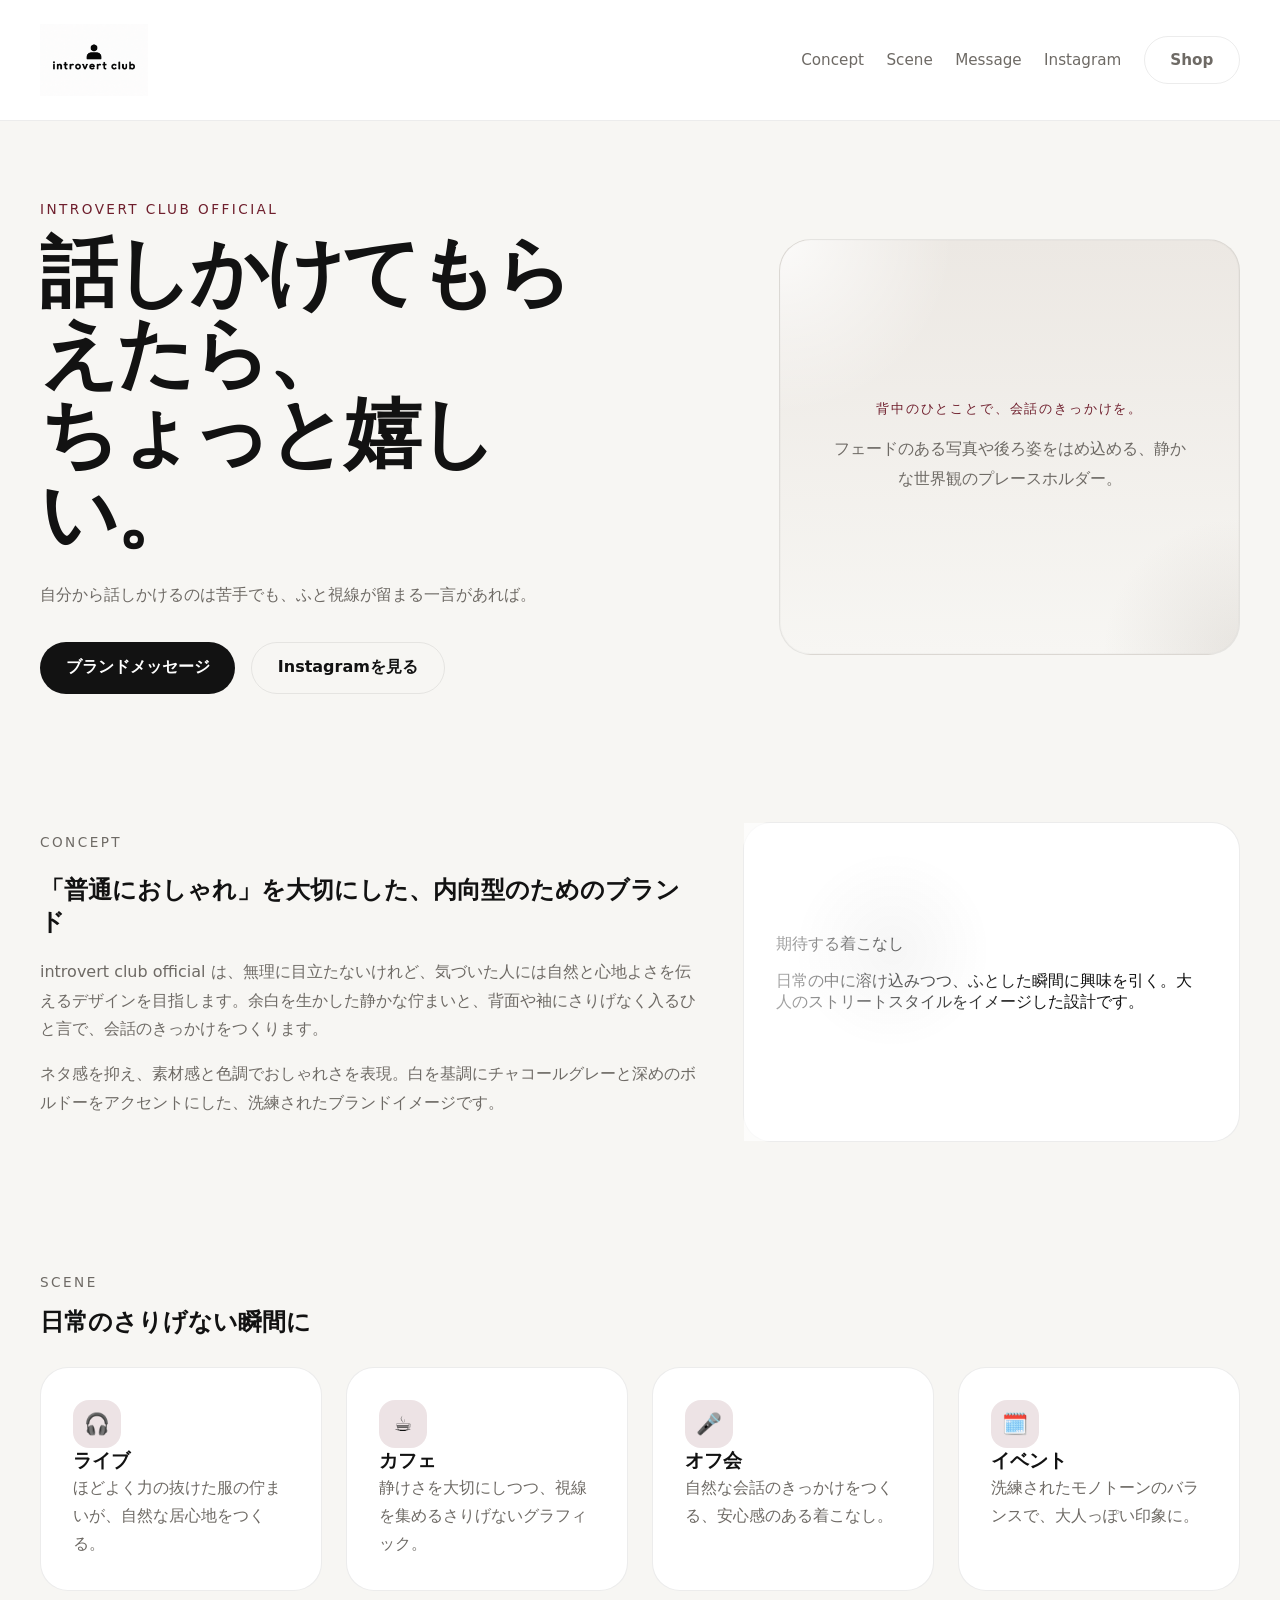
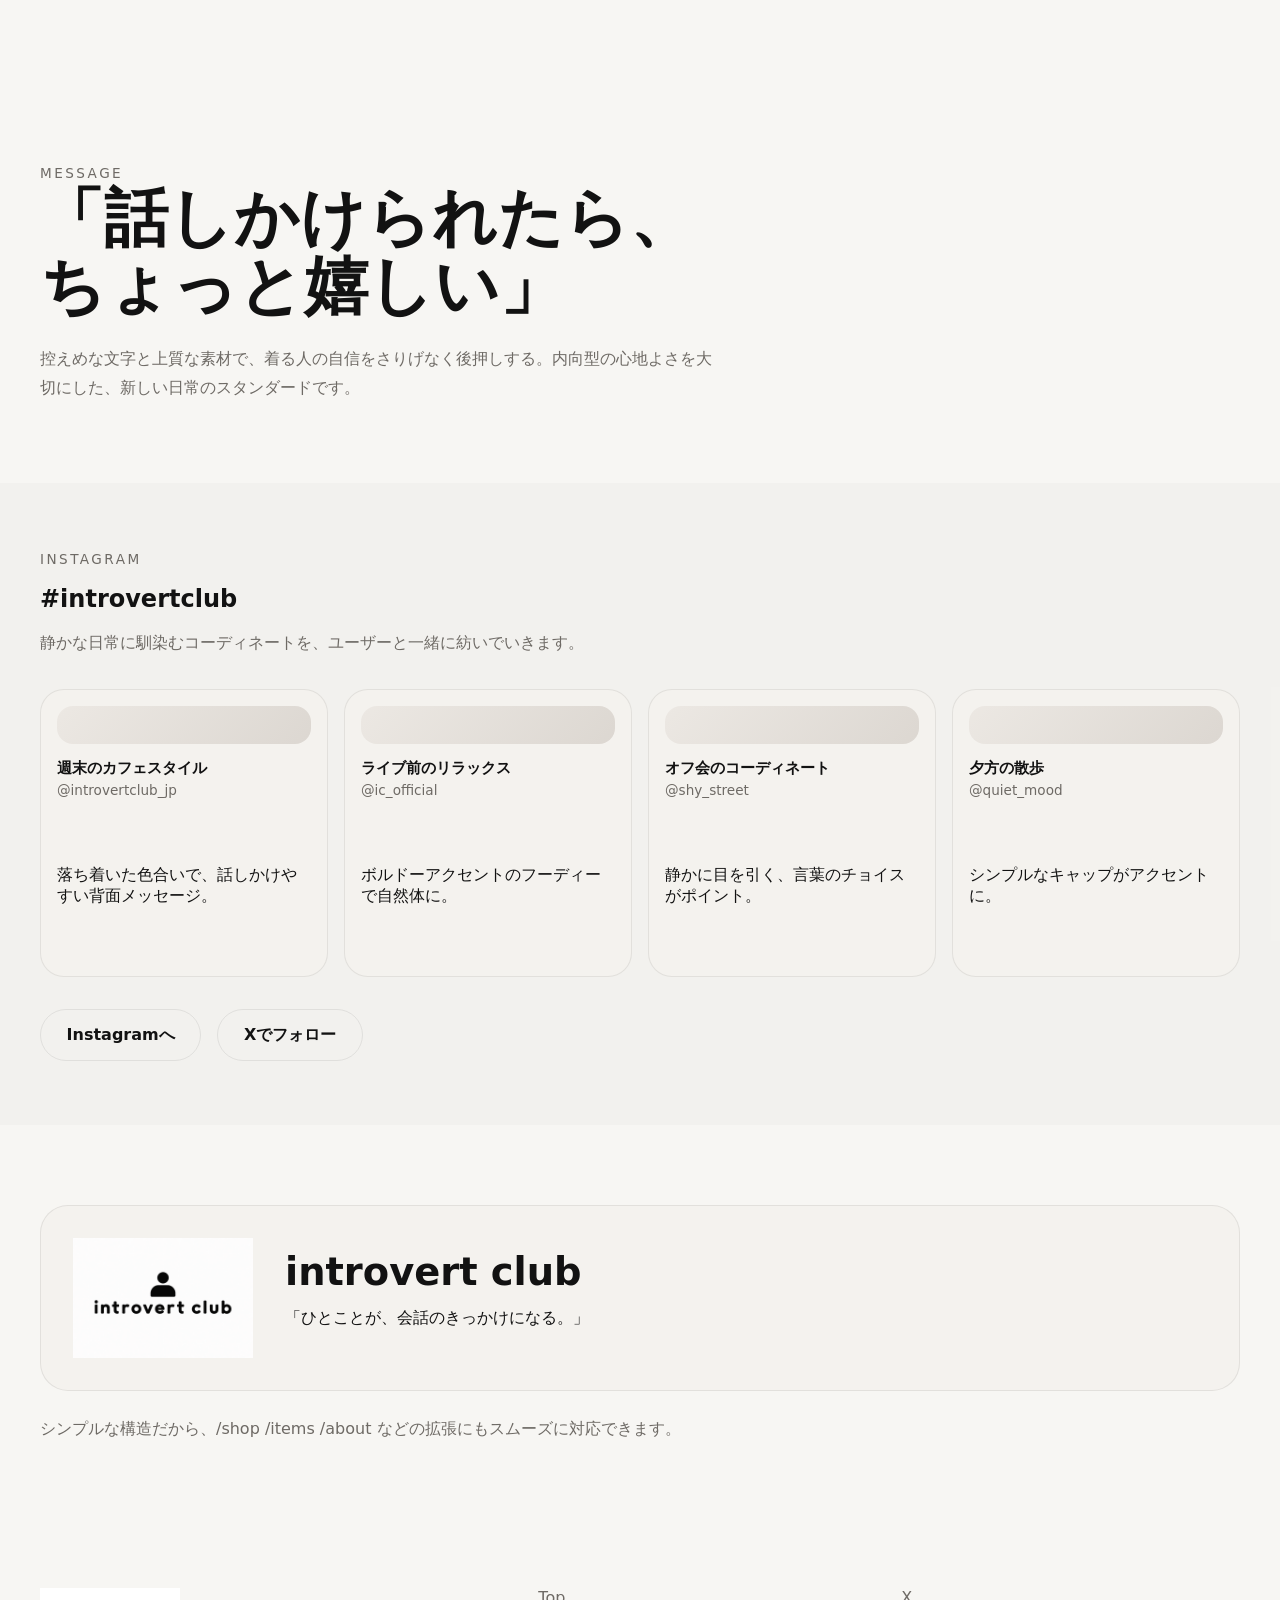
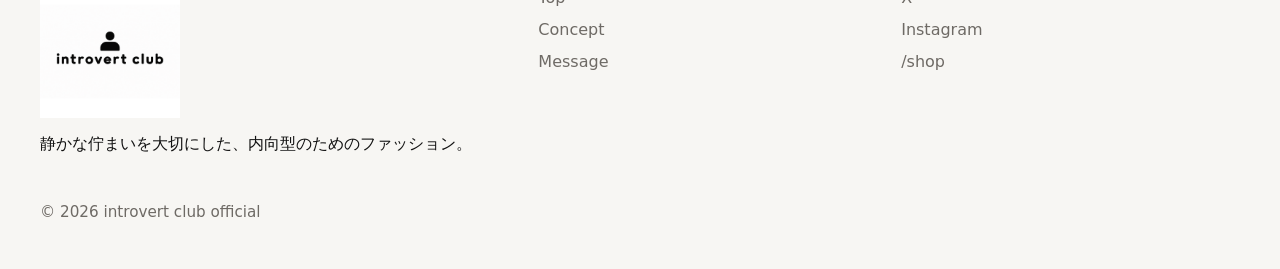
==== index.html @ 527b398a "first commit" ====
<!DOCTYPE html>
<html lang="ja">
<head>
  <meta charset="UTF-8" />
  <meta name="viewport" content="width=device-width, initial-scale=1.0" />
  <title>introvert club official</title>
  <meta name="description" content="内向型のためのミニマルなファッションブランド。静かな空気感と会話のきっかけを生むデザイン。" />
  <link rel="stylesheet" href="style.css" />
</head>
<body>
  <div class="page-shell">
    <header class="site-header">
      <div class="brand-logo">
        <img src="assets/images/introvert_club_logo_rectangle.png" alt="introvert club official" class="brand-logo-image" />
      </div>
      <button class="nav-toggle" aria-label="メニューを開く">☰</button>
      <nav class="site-nav">
        <a href="#concept">Concept</a>
        <a href="#scene">Scene</a>
        <a href="#message">Message</a>
        <a href="#instagram">Instagram</a>
        <a href="/shop" class="button button-outline">Shop</a>
      </nav>
    </header>

    <main>
      <section class="hero" id="hero">
        <div class="hero-copy">
          <p class="eyebrow">introvert club official</p>
          <h1>話しかけてもらえたら、<br />ちょっと嬉しい。</h1>
          <p class="hero-text">自分から話しかけるのは苦手でも、ふと視線が留まる一言があれば。</p>
          <div class="hero-actions">
            <a href="#message" class="button button-primary">ブランドメッセージ</a>
            <a href="#instagram" class="button button-secondary">Instagramを見る</a>
          </div>
        </div>
        <div class="hero-visual">
          <div class="visual-frame hero-placeholder">
            <div class="hero-placeholder-body">
              <p class="placeholder-eyebrow">背中のひとことで、会話のきっかけを。</p>
              <p class="placeholder-text">フェードのある写真や後ろ姿をはめ込める、静かな世界観のプレースホルダー。</p>
            </div>
          </div>
        </div>
      </section>

      <section class="section section-split" id="concept">
        <div class="section-copy">
          <p class="section-eyebrow">Concept</p>
          <h2>「普通におしゃれ」を大切にした、内向型のためのブランド</h2>
          <p>introvert club official は、無理に目立たないけれど、気づいた人には自然と心地よさを伝えるデザインを目指します。余白を生かした静かな佇まいと、背面や袖にさりげなく入るひと言で、会話のきっかけをつくります。</p>
          <p>ネタ感を抑え、素材感と色調でおしゃれさを表現。白を基調にチャコールグレーと深めのボルドーをアクセントにした、洗練されたブランドイメージです。</p>
        </div>
        <div class="section-media">
          <div class="section-card section-card-large">
            <div class="section-card-body">
              <span>期待する着こなし</span>
              <p>日常の中に溶け込みつつ、ふとした瞬間に興味を引く。大人のストリートスタイルをイメージした設計です。</p>
            </div>
          </div>
        </div>
      </section>

      <section class="section" id="scene">
        <div class="section-header">
          <p class="section-eyebrow">Scene</p>
          <h2>日常のさりげない瞬間に</h2>
        </div>
        <div class="grid grid-4">
          <div class="scene-card">
            <div class="scene-icon">🎧</div>
            <h3>ライブ</h3>
            <p>ほどよく力の抜けた服の佇まいが、自然な居心地をつくる。</p>
          </div>
          <div class="scene-card">
            <div class="scene-icon">☕</div>
            <h3>カフェ</h3>
            <p>静けさを大切にしつつ、視線を集めるさりげないグラフィック。</p>
          </div>
          <div class="scene-card">
            <div class="scene-icon">🎤</div>
            <h3>オフ会</h3>
            <p>自然な会話のきっかけをつくる、安心感のある着こなし。</p>
          </div>
          <div class="scene-card">
            <div class="scene-icon">🗓️</div>
            <h3>イベント</h3>
            <p>洗練されたモノトーンのバランスで、大人っぽい印象に。</p>
          </div>
        </div>
      </section>

      <section class="section section-message" id="message">
        <div class="message-copy">
          <p class="section-eyebrow">Message</p>
          <h2>「話しかけられたら、ちょっと嬉しい」</h2>
          <p>控えめな文字と上質な素材で、着る人の自信をさりげなく後押しする。内向型の心地よさを大切にした、新しい日常のスタンダードです。</p>
        </div>
      </section>

      <section class="section section-alt" id="instagram">
        <div class="section-header">
          <p class="section-eyebrow">Instagram</p>
          <h2>#introvertclub</h2>
          <p>静かな日常に馴染むコーディネートを、ユーザーと一緒に紡いでいきます。</p>
        </div>
        <div class="instagram-grid"></div>
        <div class="instagram-actions">
          <a href="#" class="button button-outline">Instagramへ</a>
          <a href="#" class="button button-outline">Xでフォロー</a>
        </div>
      </section>

      <section class="section section-logo" id="logo">
        <div class="logo-display">
          <img src="assets/images/introvert_club_logo_rectangle.png" alt="introvert club official" class="logo-image" />
          <div>
            <h2>introvert club</h2>
            <p>「ひとことが、会話のきっかけになる。」</p>
          </div>
        </div>
        <div class="logo-notes">
          <p>シンプルな構造だから、/shop /items /about などの拡張にもスムーズに対応できます。</p>
        </div>
      </section>
    </main>

    <footer class="site-footer">
      <div class="footer-grid">
        <div>
          <img src="assets/images/introvert_club_logo.png" alt="introvert club official" class="footer-logo" />
          <p>静かな佇まいを大切にした、内向型のためのファッション。</p>
        </div>
        <div class="footer-links">
          <a href="#hero">Top</a>
          <a href="#concept">Concept</a>
          <a href="#message">Message</a>
        </div>
        <div class="footer-social">
          <a href="#">X</a>
          <a href="#">Instagram</a>
          <a href="#">/shop</a>
        </div>
      </div>
      <p class="footer-copy">© 2026 introvert club official</p>
    </footer>
  </div>
  <script src="script.js"></script>
</body>
</html>
---- style.css ----
:root {
  color-scheme: light;
  --bg: #f7f6f3;
  --surface: #ffffff;
  --surface-alt: #f4f2ee;
  --text: #121212;
  --muted: #6e6a65;
  --accent: #6f1f2d;
  --accent-soft: #a36a6f;
  --border: rgba(18,18,18,0.08);
  --shadow: 0 18px 50px rgba(18,18,18,0.08);
  --radius: 28px;
}

* {
  box-sizing: border-box;
}

html {
  scroll-behavior: smooth;
}

body {
  margin: 0;
  font-family: Inter, ui-sans-serif, system-ui, -apple-system, BlinkMacSystemFont, "Segoe UI", sans-serif;
  background: var(--bg);
  color: var(--text);
}

img {
  max-width: 100%;
  display: block;
}

.page-shell {
  min-height: 100vh;
}

.site-header {
  position: sticky;
  top: 0;
  z-index: 10;
  display: flex;
  align-items: center;
  justify-content: space-between;
  gap: 1rem;
  padding: 1.5rem 2.5rem;
  background: rgba(255,255,255,0.95);
  border-bottom: 1px solid var(--border);
  backdrop-filter: blur(14px);
}

.brand-logo {
  display: flex;
  align-items: center;
  gap: 1rem;
}

.brand-logo-image {
  display: block;
  max-height: 72px;
  width: auto;
}

.brand-mark {
  width: 48px;
  height: 48px;
  border-radius: 16px;
  display: grid;
  place-items: center;
  background: var(--text);
  color: white;
  font-weight: 700;
  letter-spacing: 0.1em;
}

.brand-name {
  margin: 0;
  font-size: 0.95rem;
  letter-spacing: 0.12em;
  text-transform: uppercase;
}

.brand-subtitle {
  margin: 0.2rem 0 0;
  color: var(--muted);
  font-size: 0.82rem;
}

.nav-toggle {
  display: none;
  border: 1px solid var(--border);
  background: transparent;
  color: var(--text);
  padding: 0.8rem 1rem;
  border-radius: 999px;
  cursor: pointer;
}

.site-nav {
  display: flex;
  align-items: center;
  gap: 1.4rem;
  flex-wrap: wrap;
}

.site-nav a {
  color: var(--muted);
  text-decoration: none;
  font-size: 0.95rem;
  transition: color 180ms ease, transform 180ms ease;
}

.site-nav a:hover {
  color: var(--text);
  transform: translateY(-1px);
}

.button {
  display: inline-flex;
  align-items: center;
  justify-content: center;
  border-radius: 999px;
  padding: 0.9rem 1.6rem;
  text-decoration: none;
  font-weight: 600;
  transition: transform 180ms ease, background 180ms ease, color 180ms ease;
}

.button:hover {
  transform: translateY(-2px);
}

.button-primary {
  background: var(--text);
  color: #fff;
}

.button-secondary,
.button-outline {
  border: 1px solid var(--border);
  color: var(--text);
  background: transparent;
}

.hero {
  display: grid;
  grid-template-columns: 1.2fr 0.8fr;
  align-items: center;
  gap: 3rem;
  padding: 5rem 2.5rem 4rem;
}

.eyebrow,
.section-eyebrow {
  margin: 0 0 1rem;
  color: var(--accent);
  letter-spacing: 0.18em;
  text-transform: uppercase;
  font-size: 0.85rem;
}

.hero-copy h1,
.section-header h2,
.logo-display h2 {
  margin: 0;
  line-height: 1.05;
}

.hero-copy h1 {
  font-size: clamp(3rem, 6vw, 5rem);
  max-width: 11ch;
  letter-spacing: -0.04em;
}

.hero-text {
  max-width: 36rem;
  color: var(--muted);
  line-height: 1.8;
  margin: 1.6rem 0 2rem;
}

.hero-actions {
  display: flex;
  flex-wrap: wrap;
  gap: 1rem;
}

.hero-visual {
  display: flex;
  justify-content: center;
}

.visual-frame {
  width: min(32rem, 100%);
  min-height: 26rem;
  border-radius: 32px;
  background: linear-gradient(180deg, #ffffff 0%, #f2eeeb 100%);
  border: 1px solid var(--border);
  padding: 2.5rem;
  display: grid;
  place-items: center;
}

.hero-placeholder {
  min-height: 26rem;
  width: 100%;
  border-radius: 32px;
  background: linear-gradient(180deg, #ece8e3 0%, #f7f6f3 100%);
  border: 1px solid var(--border);
  box-shadow: inset 0 0 0 1px rgba(18,18,18,0.02);
  display: flex;
  align-items: center;
  justify-content: center;
  position: relative;
  overflow: hidden;
}

.hero-placeholder::after {
  content: "";
  position: absolute;
  inset: 0;
  background: radial-gradient(circle at top left, rgba(255,255,255,0.8), transparent 28%), radial-gradient(circle at bottom right, rgba(170,160,150,0.2), transparent 22%);
  pointer-events: none;
}

.hero-placeholder-body {
  position: relative;
  z-index: 1;
  max-width: 22rem;
  text-align: center;
}

.placeholder-eyebrow {
  margin: 0 0 1rem;
  color: var(--accent);
  letter-spacing: 0.14em;
  text-transform: uppercase;
  font-size: 0.82rem;
}

.placeholder-text {
  margin: 0;
  color: var(--muted);
  line-height: 1.9;
}

.section-card-large {
  position: relative;
  min-height: 320px;
  background: linear-gradient(180deg, #f8f6f2 0%, #e9e6e2 100%);
  border-color: rgba(18,18,18,0.05);
}

.section-card-large::after {
  content: "";
  position: absolute;
  inset: 0;
  background: radial-gradient(circle at 30% 40%, rgba(18,18,18,0.04), transparent 25%), linear-gradient(90deg, rgba(255,255,255,0.7), transparent 60%);
  pointer-events: none;
}

.visual-copy {
  max-width: 20rem;
  text-align: center;
}

.visual-note {
  margin: 1rem 0 0;
  color: var(--muted);
  line-height: 1.8;
}

.visual-copy span {
  display: inline-block;
  margin-bottom: 1rem;
  letter-spacing: 0.18em;
  text-transform: uppercase;
  color: var(--muted);
  font-size: 0.82rem;
}

.visual-copy h2 {
  margin: 0;
  font-size: clamp(1.4rem, 2.4vw, 2.4rem);
  line-height: 1.2;
  color: var(--text);
}

.section {
  padding: 4rem 2.5rem;
}

.section-alt {
  background: rgba(18,18,18,0.02);
}

.section-split {
  display: grid;
  grid-template-columns: 1.2fr 0.9fr;
  gap: 2.5rem;
  align-items: center;
}

.section-copy p,
.section-header p,
.logo-notes p,
.footer-brand + p,
.message-copy p {
  color: var(--muted);
  line-height: 1.8;
}

.section-header {
  max-width: 40rem;
  margin-bottom: 2rem;
}

.grid {
  display: grid;
  gap: 1.5rem;
}

.grid-4 {
  grid-template-columns: repeat(4, minmax(0, 1fr));
}

.section-media {
  display: flex;
  justify-content: flex-end;
}

.section-card,
.scene-card {
  background: var(--surface);
  border: 1px solid var(--border);
  border-radius: var(--radius);
  transition: transform 180ms ease, border-color 180ms ease;
  padding: 2rem;
}

.section-card-large {
  min-height: 320px;
  display: flex;
  align-items: center;
  justify-content: center;
}

.section-card-body {
  padding: 0;
}

.scene-card:hover,
.section-card:hover {
  transform: translateY(-4px);
  border-color: rgba(111,31,45,0.12);
}

.scene-icon {
  width: 3rem;
  height: 3rem;
  display: grid;
  place-items: center;
  background: rgba(111,31,45,0.12);
  border-radius: 1rem;
  font-size: 1.3rem;
}

.scene-card h3 {
  margin: 0;
  font-size: 1.2rem;
}

.scene-card p {
  margin: 0;
  color: var(--muted);
  line-height: 1.75;
}

.section-message {
  padding: 5rem 2.5rem;
}

.message-copy {
  max-width: 42rem;
}

.message-copy h2 {
  margin: 0;
  font-size: clamp(2.6rem, 5vw, 4rem);
  line-height: 1.05;
}

.message-copy p {
  margin: 1.6rem 0 0;
}

.instagram-grid {
  display: grid;
  grid-template-columns: repeat(4, minmax(0, 1fr));
  gap: 1rem;
  margin-top: 2rem;
}

.instagram-post {
  aspect-ratio: 1 / 1;
  background: var(--surface-alt);
  border: 1px solid var(--border);
  border-radius: 1.5rem;
  padding: 1rem;
  display: grid;
  gap: 0.85rem;
}

.instagram-post::before {
  content: "";
  display: block;
  border-radius: 1rem;
  background: linear-gradient(135deg, #ece8e3 0%, #dcd7d1 100%);
  min-height: 0;
  flex: 1;
}

.instagram-post-title {
  margin: 0;
  font-size: 0.95rem;
  font-weight: 700;
}

.instagram-post-handle {
  margin: 0.2rem 0 0;
  color: var(--muted);
  font-size: 0.85rem;
}

.instagram-actions {
  margin-top: 2rem;
  display: flex;
  gap: 1rem;
  flex-wrap: wrap;
}

.section-logo {
  padding: 5rem 2.5rem;
}

.logo-display {
  display: flex;
  align-items: center;
  gap: 2rem;
  background: var(--surface-alt);
  border: 1px solid var(--border);
  border-radius: var(--radius);
  padding: 2rem;
}

.logo-image {
  max-width: 180px;
  width: 100%;
  display: block;
}

.logo-mark-lg {
  width: 96px;
  height: 96px;
  border-radius: 28px;
  display: grid;
  place-items: center;
  background: var(--text);
  color: white;
  font-size: 2.25rem;
  font-weight: 800;
}

.logo-display h2 {
  margin: 0 0 0.6rem;
  font-size: clamp(2rem, 3vw, 2.8rem);
}

.logo-notes {
  margin-top: 1.5rem;
}

.site-footer {
  padding: 3rem 2.5rem;
}

.footer-grid {
  display: grid;
  grid-template-columns: 1.4fr 1fr 1fr;
  gap: 1.5rem;
  align-items: flex-start;
}

.footer-logo {
  display: block;
  max-width: 140px;
  width: 100%;
  margin-bottom: 1rem;
}

.footer-brand {
  margin: 0;
  font-weight: 700;
  font-size: 1rem;
}

.footer-links,
.footer-social {
  display: flex;
  flex-direction: column;
  gap: 0.8rem;
}

.footer-links a,
.footer-social a {
  color: var(--muted);
  text-decoration: none;
}

.footer-links a:hover,
.footer-social a:hover {
  color: var(--text);
}

.footer-copy {
  margin: 2rem 0 0;
  color: var(--muted);
  font-size: 0.95rem;
}

@media (max-width: 1100px) {
  .hero,
  .section-split {
    grid-template-columns: 1fr;
  }
  .grid-4 {
    grid-template-columns: repeat(2, minmax(0, 1fr));
  }
  .site-header {
    padding: 1rem 1.5rem;
  }
}

@media (max-width: 768px) {
  .site-header {
    gap: 0.5rem;
  }
  .nav-toggle {
    display: inline-flex;
  }
  .site-nav {
    position: absolute;
    inset: 70px 1.5rem auto auto;
    flex-direction: column;
    width: calc(100% - 3rem);
    background: rgba(255,255,255,0.98);
    border: 1px solid rgba(18,18,18,0.08);
    border-radius: 22px;
    padding: 1rem;
    opacity: 0;
    visibility: hidden;
    transform: translateY(-10px);
    transition: opacity 180ms ease, transform 180ms ease, visibility 180ms ease;
  }
  .site-nav.open {
    opacity: 1;
    visibility: visible;
    transform: translateY(0);
  }
  .site-nav a {
    padding: 0.75rem 0;
    width: 100%;
    border-bottom: 1px solid rgba(18,18,18,0.05);
  }
  .hero {
    padding-top: 2.5rem;
  }
  .section {
    padding: 3rem 1.5rem;
  }
  .instagram-grid {
    grid-template-columns: 1fr 1fr;
  }
  .footer-grid {
    grid-template-columns: 1fr;
  }
}

@media (max-width: 520px) {
  .hero-copy h1 {
    font-size: 2.4rem;
  }
  .site-nav {
    width: calc(100% - 2rem);
    right: 1rem;
    left: 1rem;
  }
}
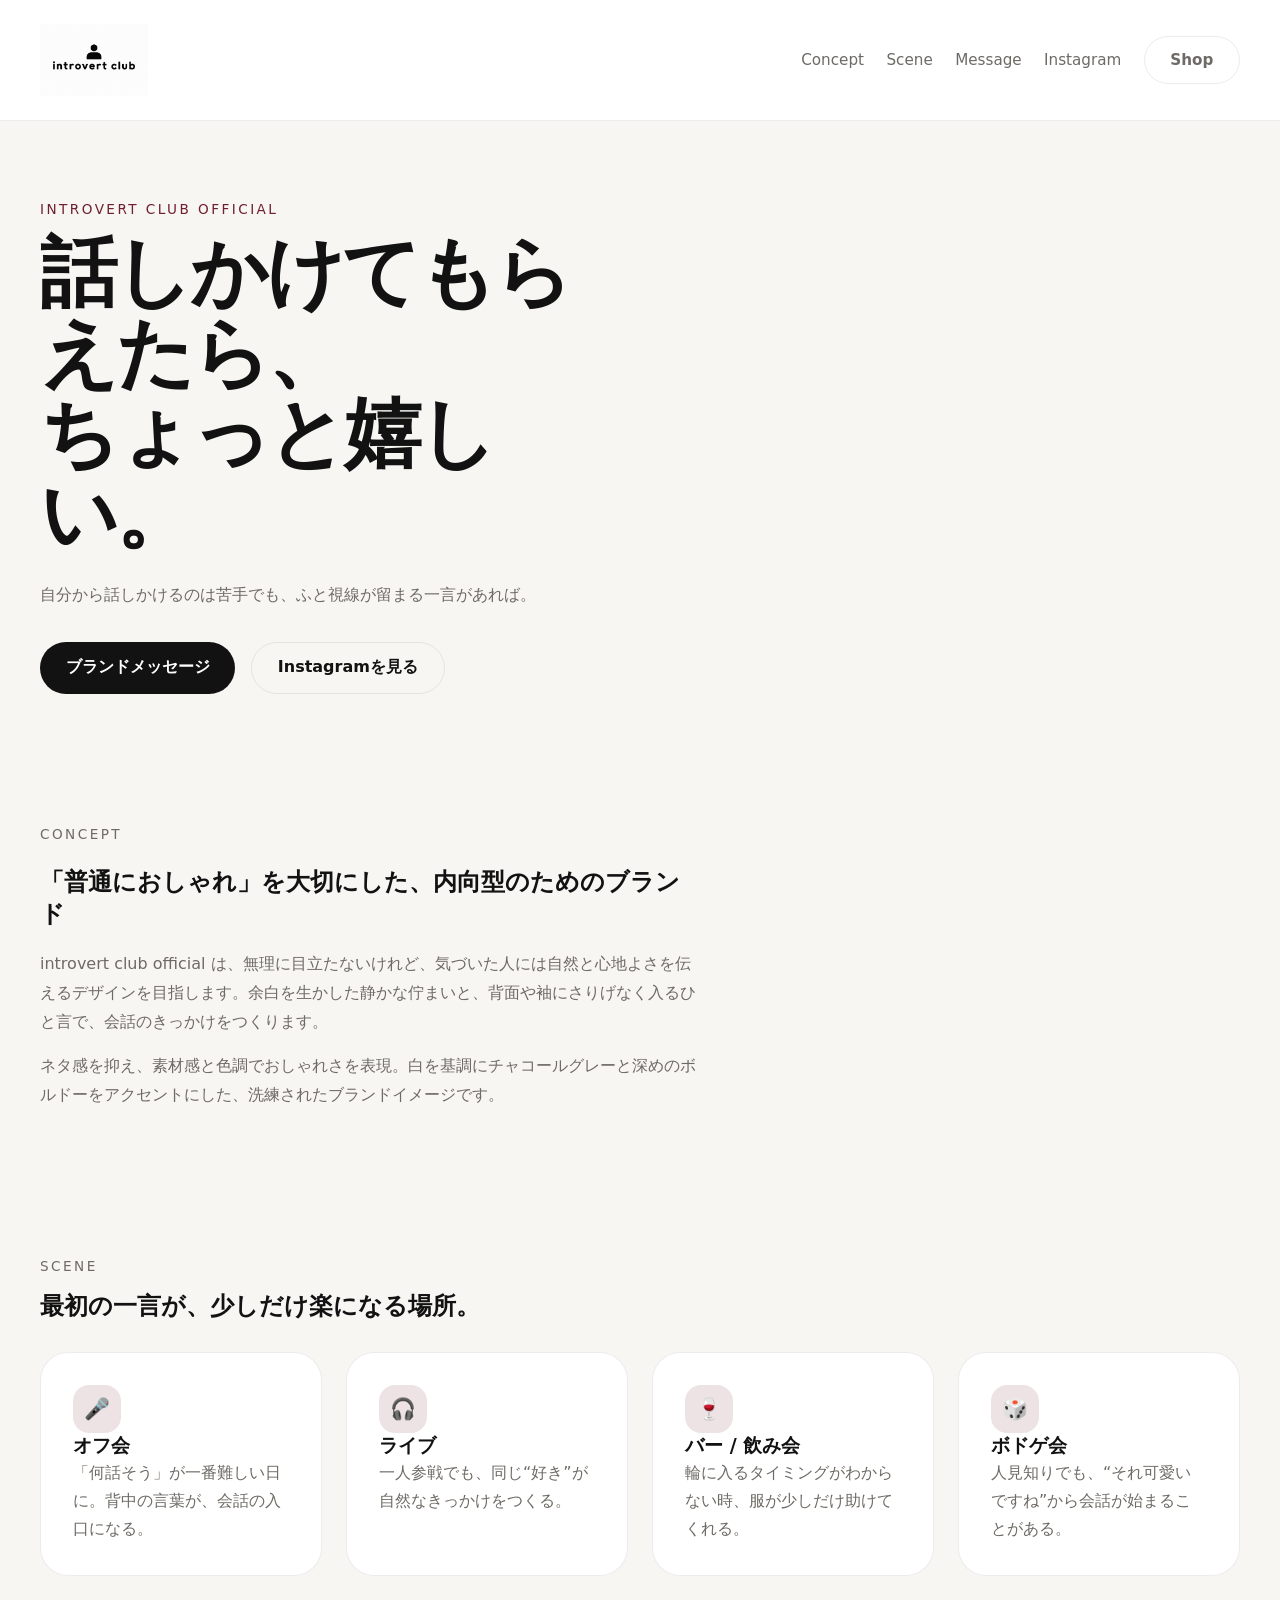
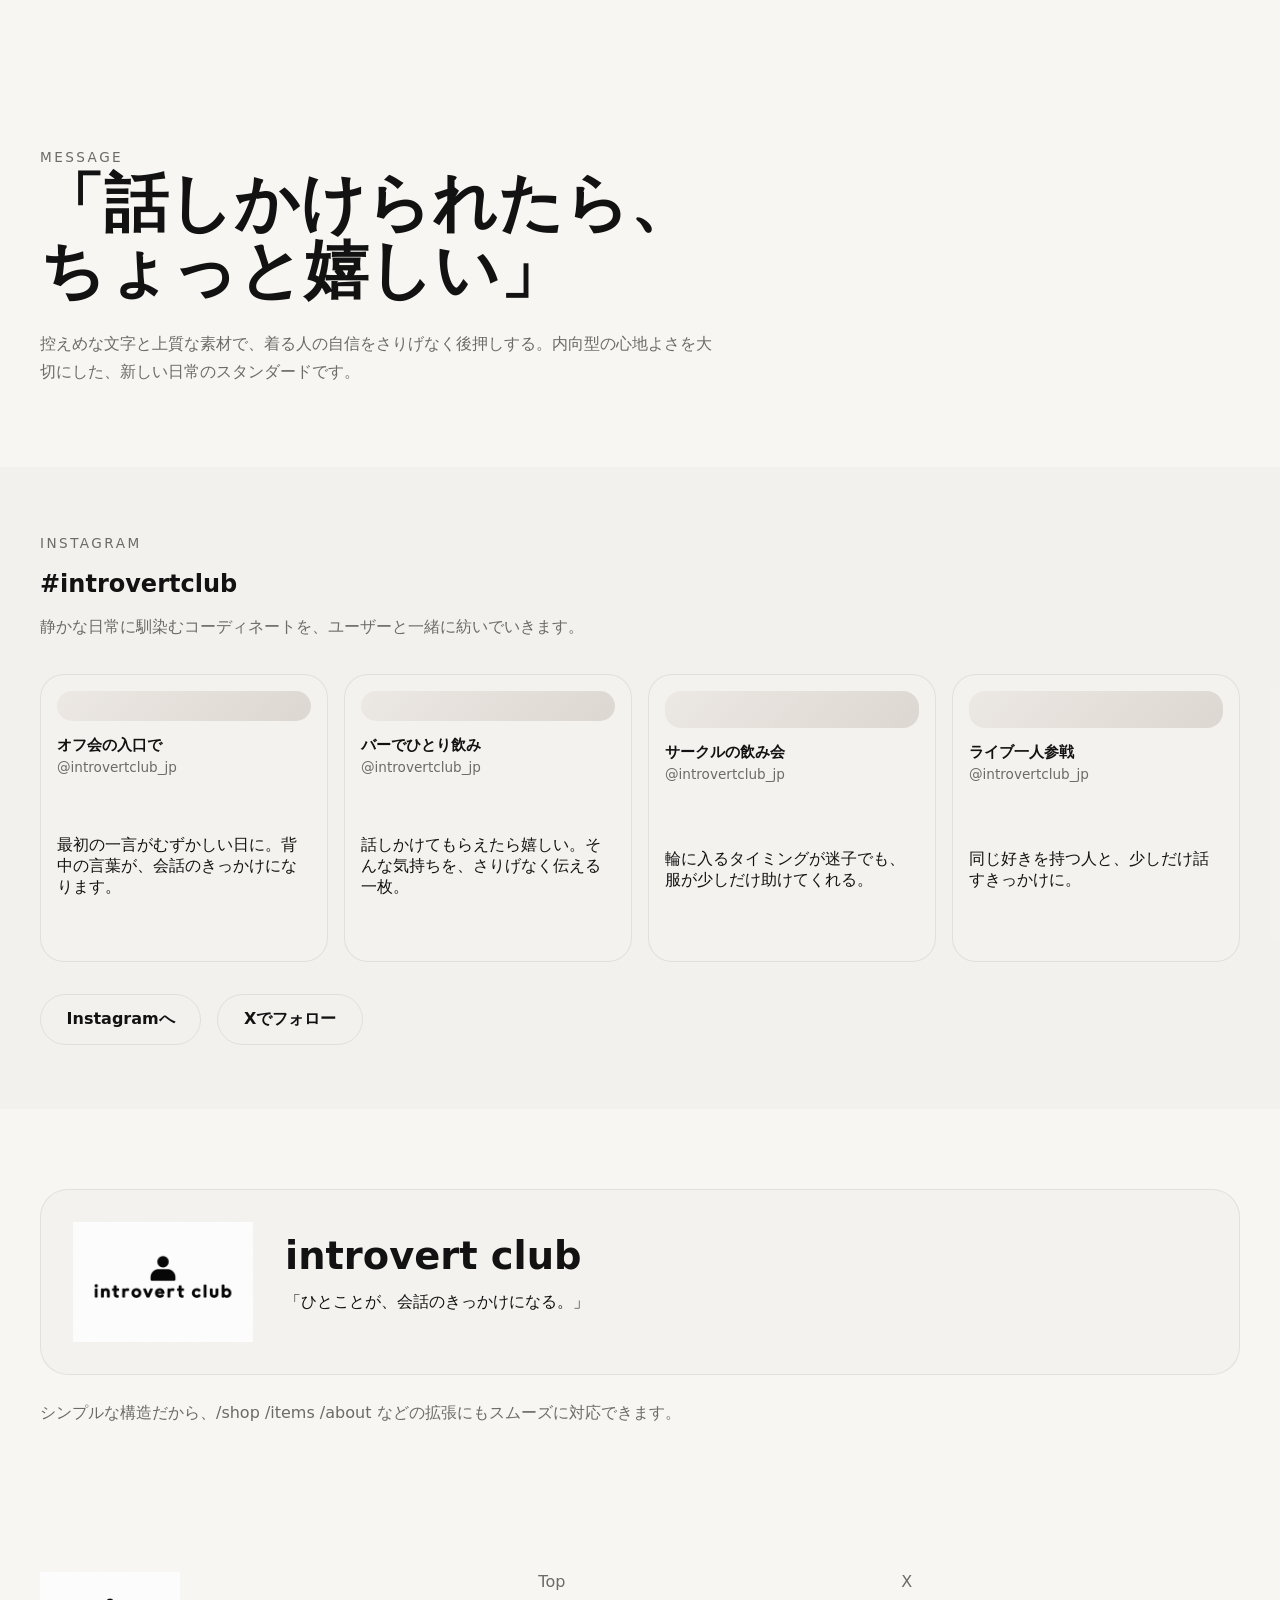
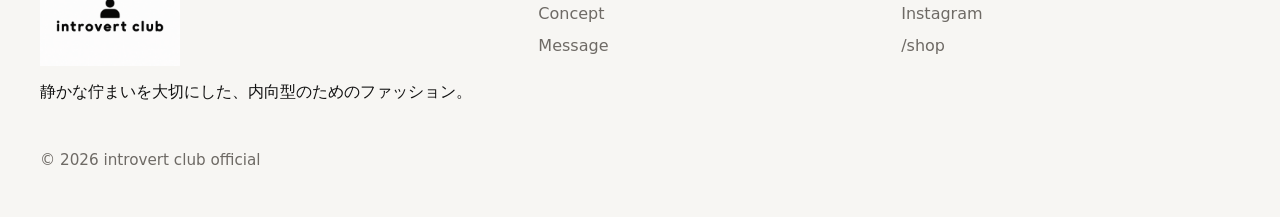
==== commit 11040faf: "organize visual" ====
--- a/index.html
+++ b/index.html
@@ -11,7 +11,9 @@
   <div class="page-shell">
     <header class="site-header">
       <div class="brand-logo">
-        <img src="assets/images/introvert_club_logo_rectangle.png" alt="introvert club official" class="brand-logo-image" />
+        <a href="#hero" class="brand-logo-link">
+          <img src="assets/images/logo.png" alt="introvert club official" class="brand-logo-image" />
+        </a>
       </div>
       <button class="nav-toggle" aria-label="メニューを開く">☰</button>
       <nav class="site-nav">
@@ -19,7 +21,7 @@
         <a href="#scene">Scene</a>
         <a href="#message">Message</a>
         <a href="#instagram">Instagram</a>
-        <a href="/shop" class="button button-outline">Shop</a>
+        <a href="shop/" class="button button-outline">Shop</a>
       </nav>
     </header>
 
@@ -34,14 +36,6 @@
             <a href="#instagram" class="button button-secondary">Instagramを見る</a>
           </div>
         </div>
-        <div class="hero-visual">
-          <div class="visual-frame hero-placeholder">
-            <div class="hero-placeholder-body">
-              <p class="placeholder-eyebrow">背中のひとことで、会話のきっかけを。</p>
-              <p class="placeholder-text">フェードのある写真や後ろ姿をはめ込める、静かな世界観のプレースホルダー。</p>
-            </div>
-          </div>
-        </div>
       </section>
 
       <section class="section section-split" id="concept">
@@ -51,44 +45,40 @@
           <p>introvert club official は、無理に目立たないけれど、気づいた人には自然と心地よさを伝えるデザインを目指します。余白を生かした静かな佇まいと、背面や袖にさりげなく入るひと言で、会話のきっかけをつくります。</p>
           <p>ネタ感を抑え、素材感と色調でおしゃれさを表現。白を基調にチャコールグレーと深めのボルドーをアクセントにした、洗練されたブランドイメージです。</p>
         </div>
-        <div class="section-media">
-          <div class="section-card section-card-large">
-            <div class="section-card-body">
-              <span>期待する着こなし</span>
-              <p>日常の中に溶け込みつつ、ふとした瞬間に興味を引く。大人のストリートスタイルをイメージした設計です。</p>
-            </div>
-          </div>
-        </div>
       </section>
 
-      <section class="section" id="scene">
-        <div class="section-header">
-          <p class="section-eyebrow">Scene</p>
-          <h2>日常のさりげない瞬間に</h2>
-        </div>
-        <div class="grid grid-4">
-          <div class="scene-card">
-            <div class="scene-icon">🎧</div>
-            <h3>ライブ</h3>
-            <p>ほどよく力の抜けた服の佇まいが、自然な居心地をつくる。</p>
-          </div>
-          <div class="scene-card">
-            <div class="scene-icon">☕</div>
-            <h3>カフェ</h3>
-            <p>静けさを大切にしつつ、視線を集めるさりげないグラフィック。</p>
-          </div>
-          <div class="scene-card">
-            <div class="scene-icon">🎤</div>
-            <h3>オフ会</h3>
-            <p>自然な会話のきっかけをつくる、安心感のある着こなし。</p>
-          </div>
-          <div class="scene-card">
-            <div class="scene-icon">🗓️</div>
-            <h3>イベント</h3>
-            <p>洗練されたモノトーンのバランスで、大人っぽい印象に。</p>
-          </div>
-        </div>
-      </section>
+<section class="section" id="scene">
+  <div class="section-header">
+    <p class="section-eyebrow">Scene</p>
+    <h2>最初の一言が、少しだけ楽になる場所。</h2>
+  </div>
+
+  <div class="grid grid-4">
+    <div class="scene-card">
+      <div class="scene-icon">🎤</div>
+      <h3>オフ会</h3>
+      <p>「何話そう」が一番難しい日に。背中の言葉が、会話の入口になる。</p>
+    </div>
+
+    <div class="scene-card">
+      <div class="scene-icon">🎧</div>
+      <h3>ライブ</h3>
+      <p>一人参戦でも、同じ“好き”が自然なきっかけをつくる。</p>
+    </div>
+
+    <div class="scene-card">
+      <div class="scene-icon">🍷</div>
+      <h3>バー / 飲み会</h3>
+      <p>輪に入るタイミングがわからない時、服が少しだけ助けてくれる。</p>
+    </div>
+
+    <div class="scene-card">
+      <div class="scene-icon">🎲</div>
+      <h3>ボドゲ会</h3>
+      <p>人見知りでも、“それ可愛いですね”から会話が始まることがある。</p>
+    </div>
+  </div>
+</section>
 
       <section class="section section-message" id="message">
         <div class="message-copy">
@@ -113,7 +103,7 @@
 
       <section class="section section-logo" id="logo">
         <div class="logo-display">
-          <img src="assets/images/introvert_club_logo_rectangle.png" alt="introvert club official" class="logo-image" />
+          <img src="assets/images/logo.png" alt="introvert club official" class="logo-image" />
           <div>
             <h2>introvert club</h2>
             <p>「ひとことが、会話のきっかけになる。」</p>
@@ -128,7 +118,7 @@
     <footer class="site-footer">
       <div class="footer-grid">
         <div>
-          <img src="assets/images/introvert_club_logo.png" alt="introvert club official" class="footer-logo" />
+          <img src="assets/images/logo.png" alt="introvert club official" class="footer-logo" />
           <p>静かな佇まいを大切にした、内向型のためのファッション。</p>
         </div>
         <div class="footer-links">
--- a/style.css
+++ b/style.css
@@ -325,6 +325,156 @@
   grid-template-columns: repeat(4, minmax(0, 1fr));
 }
 
+.product-grid {
+  display: grid;
+  gap: 1.75rem;
+  grid-template-columns: repeat(3, minmax(0, 1fr));
+}
+
+.product-card {
+  background: var(--surface);
+  border: 1px solid var(--border);
+  border-radius: var(--radius);
+  overflow: hidden;
+  transition: transform 180ms ease, border-color 180ms ease;
+  display: flex;
+  flex-direction: column;
+}
+
+.product-card:hover {
+  transform: translateY(-3px);
+  border-color: rgba(111,31,45,0.14);
+}
+
+.product-card-image {
+  min-height: 260px;
+  background: linear-gradient(180deg, #ece8e3 0%, #dad5cf 100%);
+  display: grid;
+  place-items: center;
+  color: var(--muted);
+  font-size: 0.95rem;
+  padding: 1.5rem;
+  text-align: center;
+}
+
+.product-card-body {
+  padding: 1.75rem;
+  display: flex;
+  flex-direction: column;
+  gap: 1rem;
+}
+
+.product-card-title {
+  margin: 0;
+  font-size: 1.2rem;
+  line-height: 1.2;
+}
+
+.product-card-copy {
+  margin: 0;
+  color: var(--muted);
+  line-height: 1.75;
+}
+
+.product-card-meta {
+  display: flex;
+  align-items: center;
+  justify-content: space-between;
+  gap: 1rem;
+  margin-top: auto;
+}
+
+.product-card-price {
+  color: var(--text);
+  font-weight: 700;
+}
+
+.product-card-link {
+  color: var(--accent);
+  text-decoration: none;
+  font-weight: 700;
+}
+
+.product-detail {
+  display: grid;
+  grid-template-columns: 1.2fr 0.8fr;
+  gap: 3rem;
+  align-items: start;
+}
+
+.product-detail-image {
+  min-height: 380px;
+  border-radius: 32px;
+  background: linear-gradient(180deg, #ece8e3 0%, #f7f6f3 100%);
+  border: 1px solid var(--border);
+  display: grid;
+  place-items: center;
+  padding: 2rem;
+}
+
+.product-detail-info {
+  display: flex;
+  flex-direction: column;
+  gap: 1.5rem;
+}
+
+.product-detail-label {
+  margin: 0;
+  color: var(--accent);
+  letter-spacing: 0.14em;
+  text-transform: uppercase;
+  font-size: 0.82rem;
+}
+
+.product-detail-title {
+  margin: 0;
+  font-size: clamp(2.4rem, 4vw, 3.4rem);
+  line-height: 1.05;
+}
+
+.product-detail-copy {
+  margin: 0;
+  color: var(--muted);
+  line-height: 1.9;
+}
+
+.product-detail-price {
+  margin: 0;
+  font-size: 1.4rem;
+  font-weight: 700;
+}
+
+.product-detail-actions {
+  display: flex;
+  flex-wrap: wrap;
+  gap: 1rem;
+}
+
+.product-detail-meta {
+  display: grid;
+  gap: 1rem;
+}
+
+.product-detail-meta span {
+  color: var(--muted);
+  font-size: 0.95rem;
+}
+
+.breadcrumbs {
+  margin-bottom: 2rem;
+  color: var(--muted);
+  font-size: 0.9rem;
+}
+
+.breadcrumbs a {
+  color: var(--muted);
+  text-decoration: none;
+}
+
+.breadcrumbs a:hover {
+  color: var(--text);
+}
+
 .section-media {
   display: flex;
   justify-content: flex-end;
@@ -531,10 +681,12 @@
 
 @media (max-width: 1100px) {
   .hero,
-  .section-split {
+  .section-split,
+  .product-detail {
     grid-template-columns: 1fr;
   }
-  .grid-4 {
+  .grid-4,
+  .product-grid {
     grid-template-columns: repeat(2, minmax(0, 1fr));
   }
   .site-header {
@@ -579,8 +731,10 @@
   .section {
     padding: 3rem 1.5rem;
   }
-  .instagram-grid {
-    grid-template-columns: 1fr 1fr;
+  .instagram-grid,
+  .product-grid,
+  .grid-4 {
+    grid-template-columns: 1fr;
   }
   .footer-grid {
     grid-template-columns: 1fr;
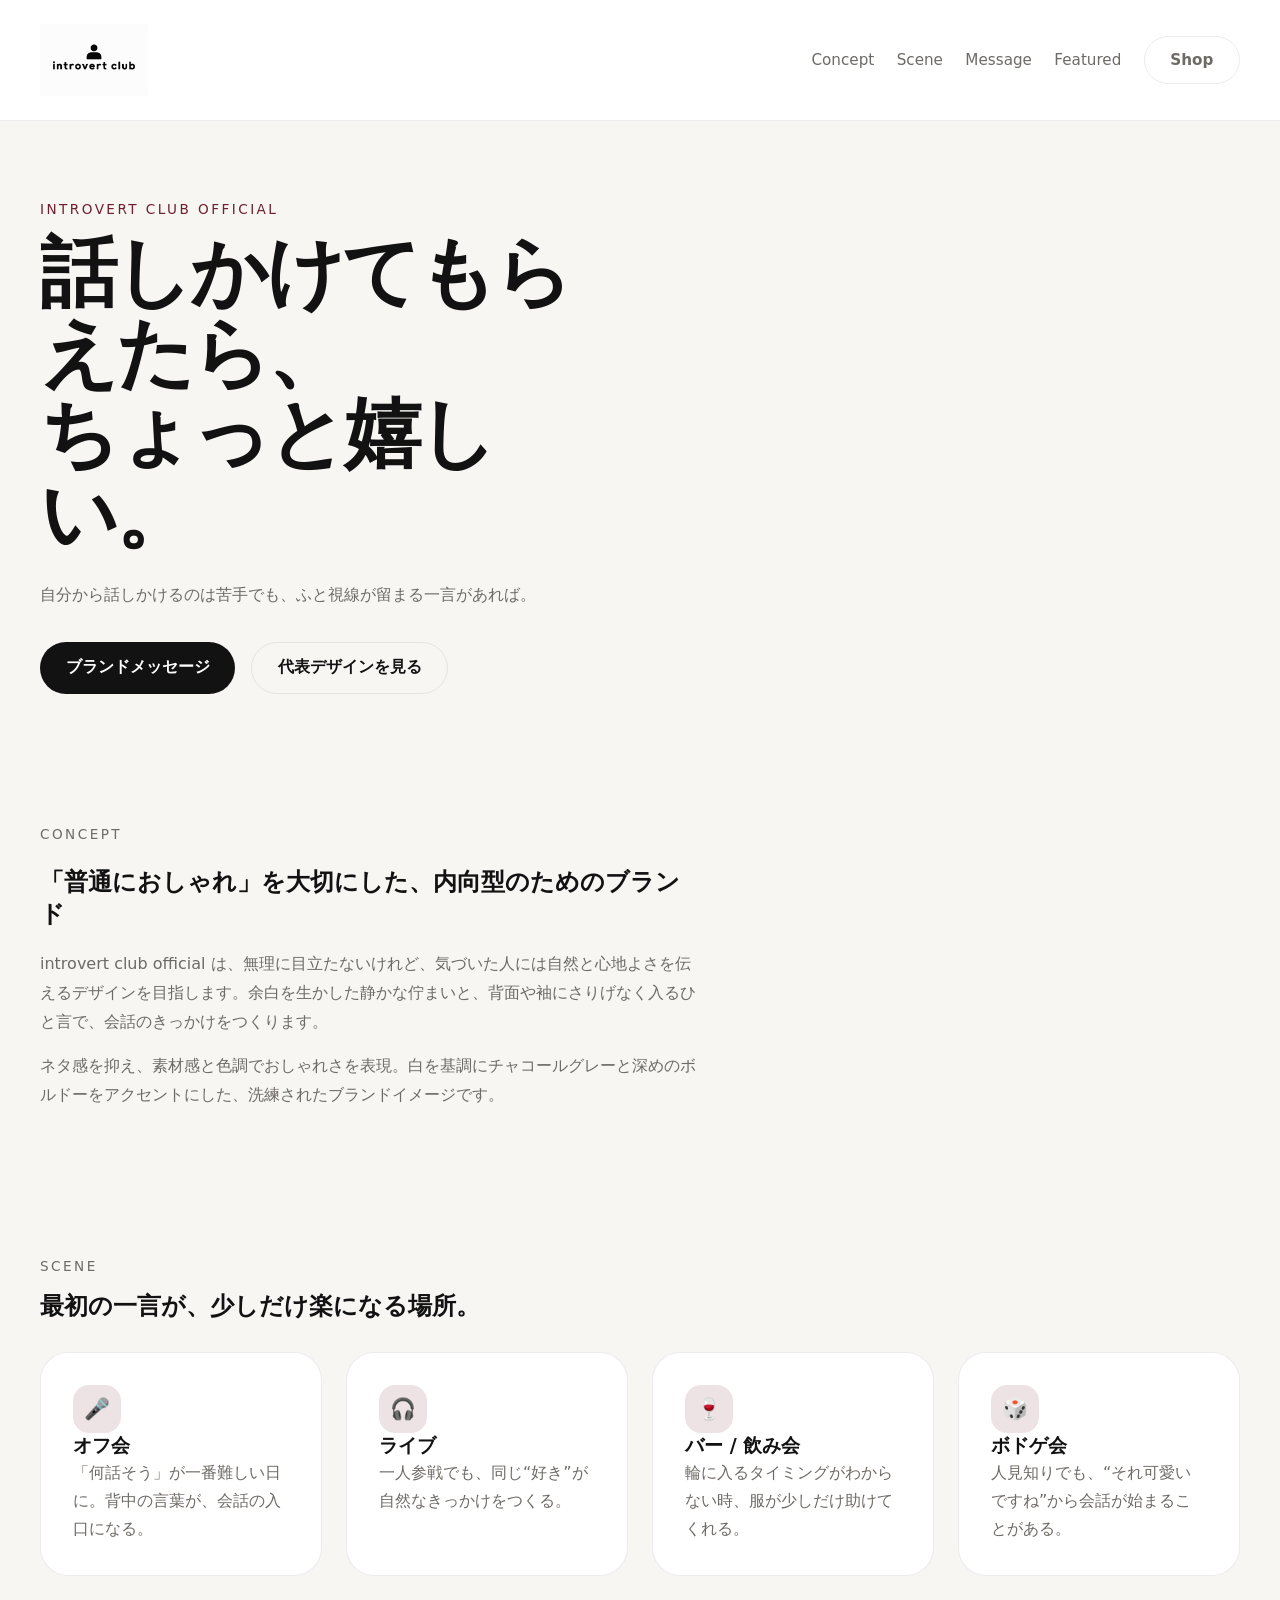
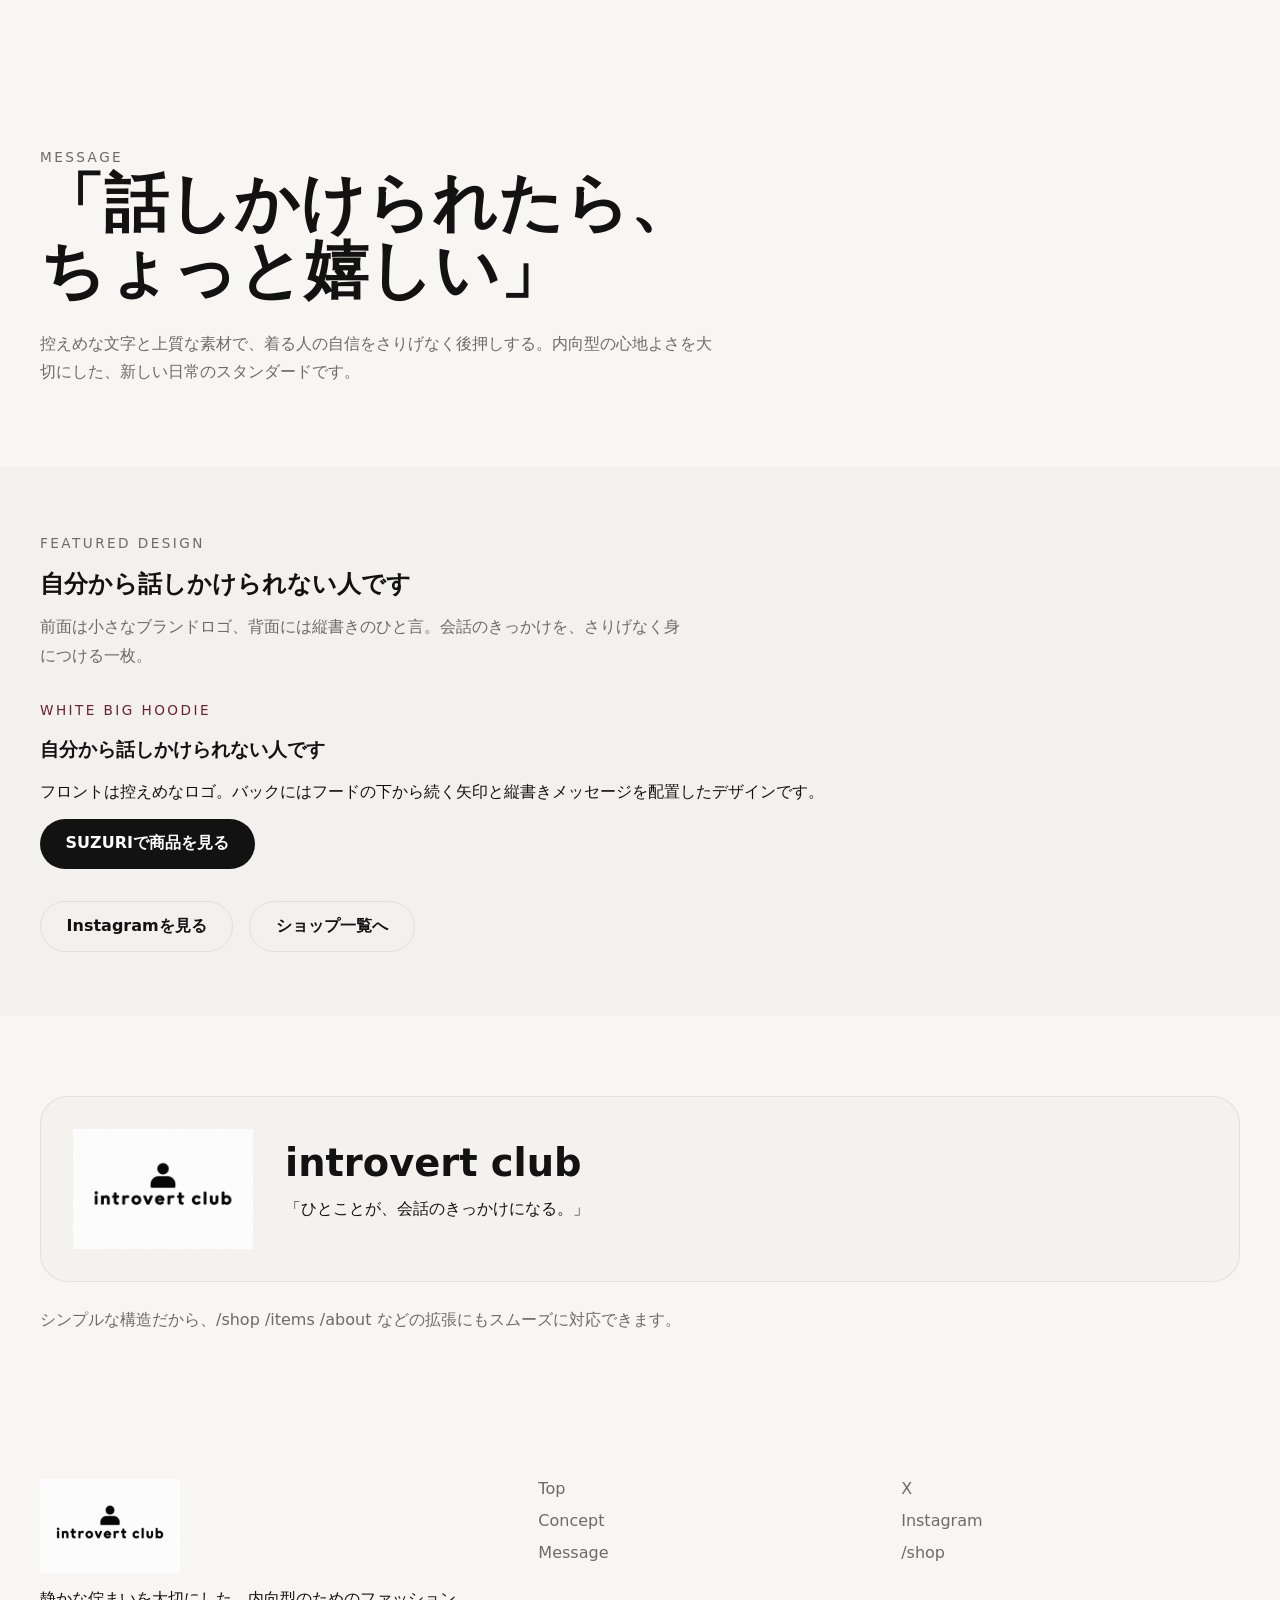
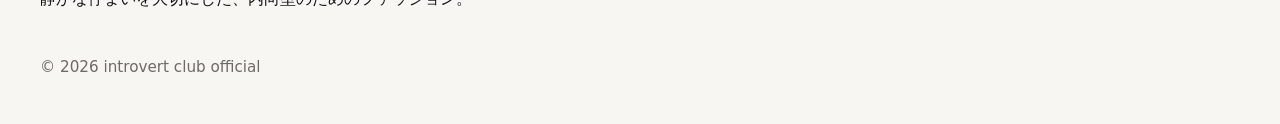
==== commit 294b244a: "Replace Instagram placeholder feed with featured hoodie design" ====
--- a/index.html
+++ b/index.html
@@ -20,7 +20,7 @@
         <a href="#concept">Concept</a>
         <a href="#scene">Scene</a>
         <a href="#message">Message</a>
-        <a href="#instagram">Instagram</a>
+        <a href="#featured">Featured</a>
         <a href="shop/" class="button button-outline">Shop</a>
       </nav>
     </header>
@@ -33,7 +33,7 @@
           <p class="hero-text">自分から話しかけるのは苦手でも、ふと視線が留まる一言があれば。</p>
           <div class="hero-actions">
             <a href="#message" class="button button-primary">ブランドメッセージ</a>
-            <a href="#instagram" class="button button-secondary">Instagramを見る</a>
+            <a href="#featured" class="button button-secondary">代表デザインを見る</a>
           </div>
         </div>
       </section>
@@ -88,16 +88,23 @@
         </div>
       </section>
 
-      <section class="section section-alt" id="instagram">
+      <section class="section section-alt" id="featured">
         <div class="section-header">
-          <p class="section-eyebrow">Instagram</p>
-          <h2>#introvertclub</h2>
-          <p>静かな日常に馴染むコーディネートを、ユーザーと一緒に紡いでいきます。</p>
+          <p class="section-eyebrow">Featured Design</p>
+          <h2>自分から話しかけられない人です</h2>
+          <p>前面は小さなブランドロゴ、背面には縦書きのひと言。会話のきっかけを、さりげなく身につける一枚。</p>
         </div>
-        <div class="instagram-grid"></div>
+        <div class="featured-product">
+          <div class="featured-product-copy">
+            <p class="section-eyebrow">White Big Hoodie</p>
+            <h3>自分から話しかけられない人です</h3>
+            <p>フロントは控えめなロゴ。バックにはフードの下から続く矢印と縦書きメッセージを配置したデザインです。</p>
+            <a href="https://suzuri.jp/introvert-club/19942047/big-hoodie/m/white" class="button button-primary" target="_blank" rel="noopener noreferrer">SUZURIで商品を見る</a>
+          </div>
+        </div>
         <div class="instagram-actions">
-          <a href="#" class="button button-outline">Instagramへ</a>
-          <a href="#" class="button button-outline">Xでフォロー</a>
+          <a href="https://www.instagram.com/introvertclub_jp/" class="button button-outline">Instagramを見る</a>
+          <a href="shop/" class="button button-outline">ショップ一覧へ</a>
         </div>
       </section>
 
@@ -128,7 +135,7 @@
         </div>
         <div class="footer-social">
           <a href="#">X</a>
-          <a href="#">Instagram</a>
+          <a href="https://www.instagram.com/introvertclub_jp/">Instagram</a>
           <a href="#">/shop</a>
         </div>
       </div>
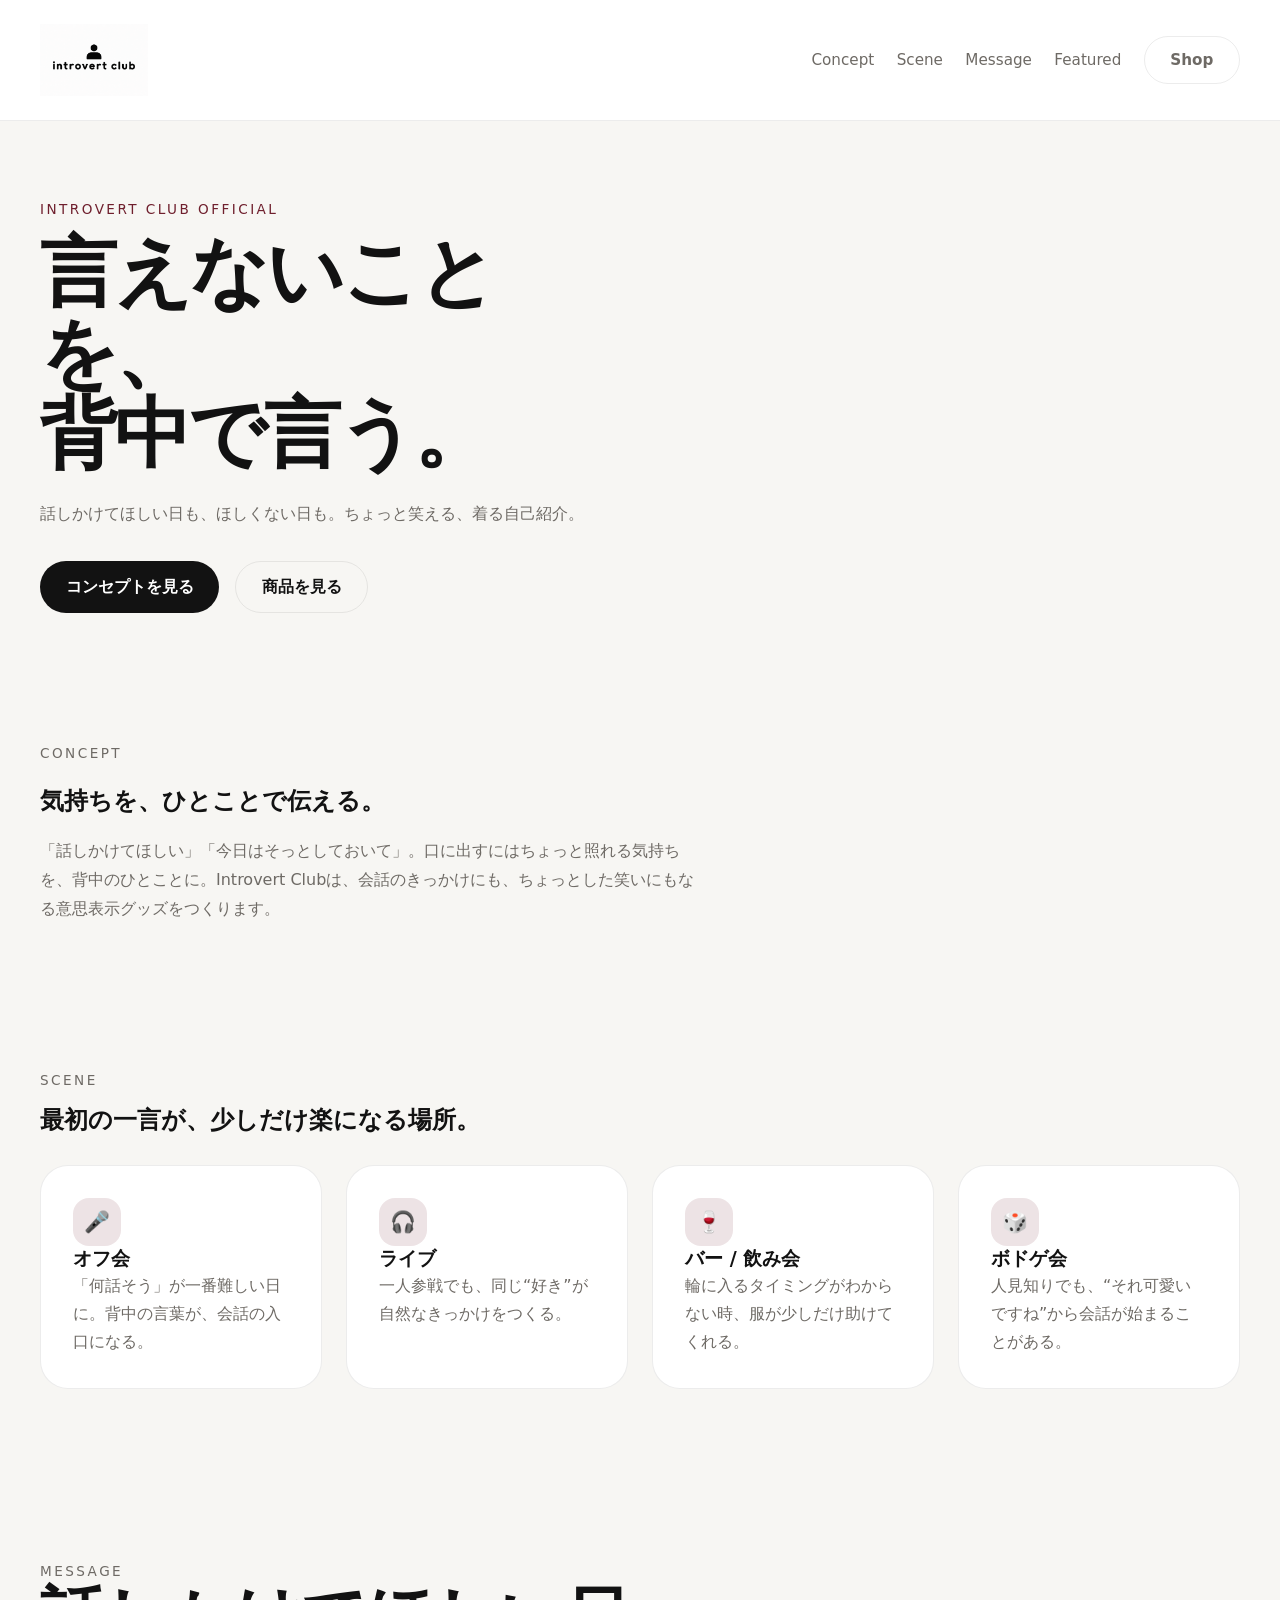
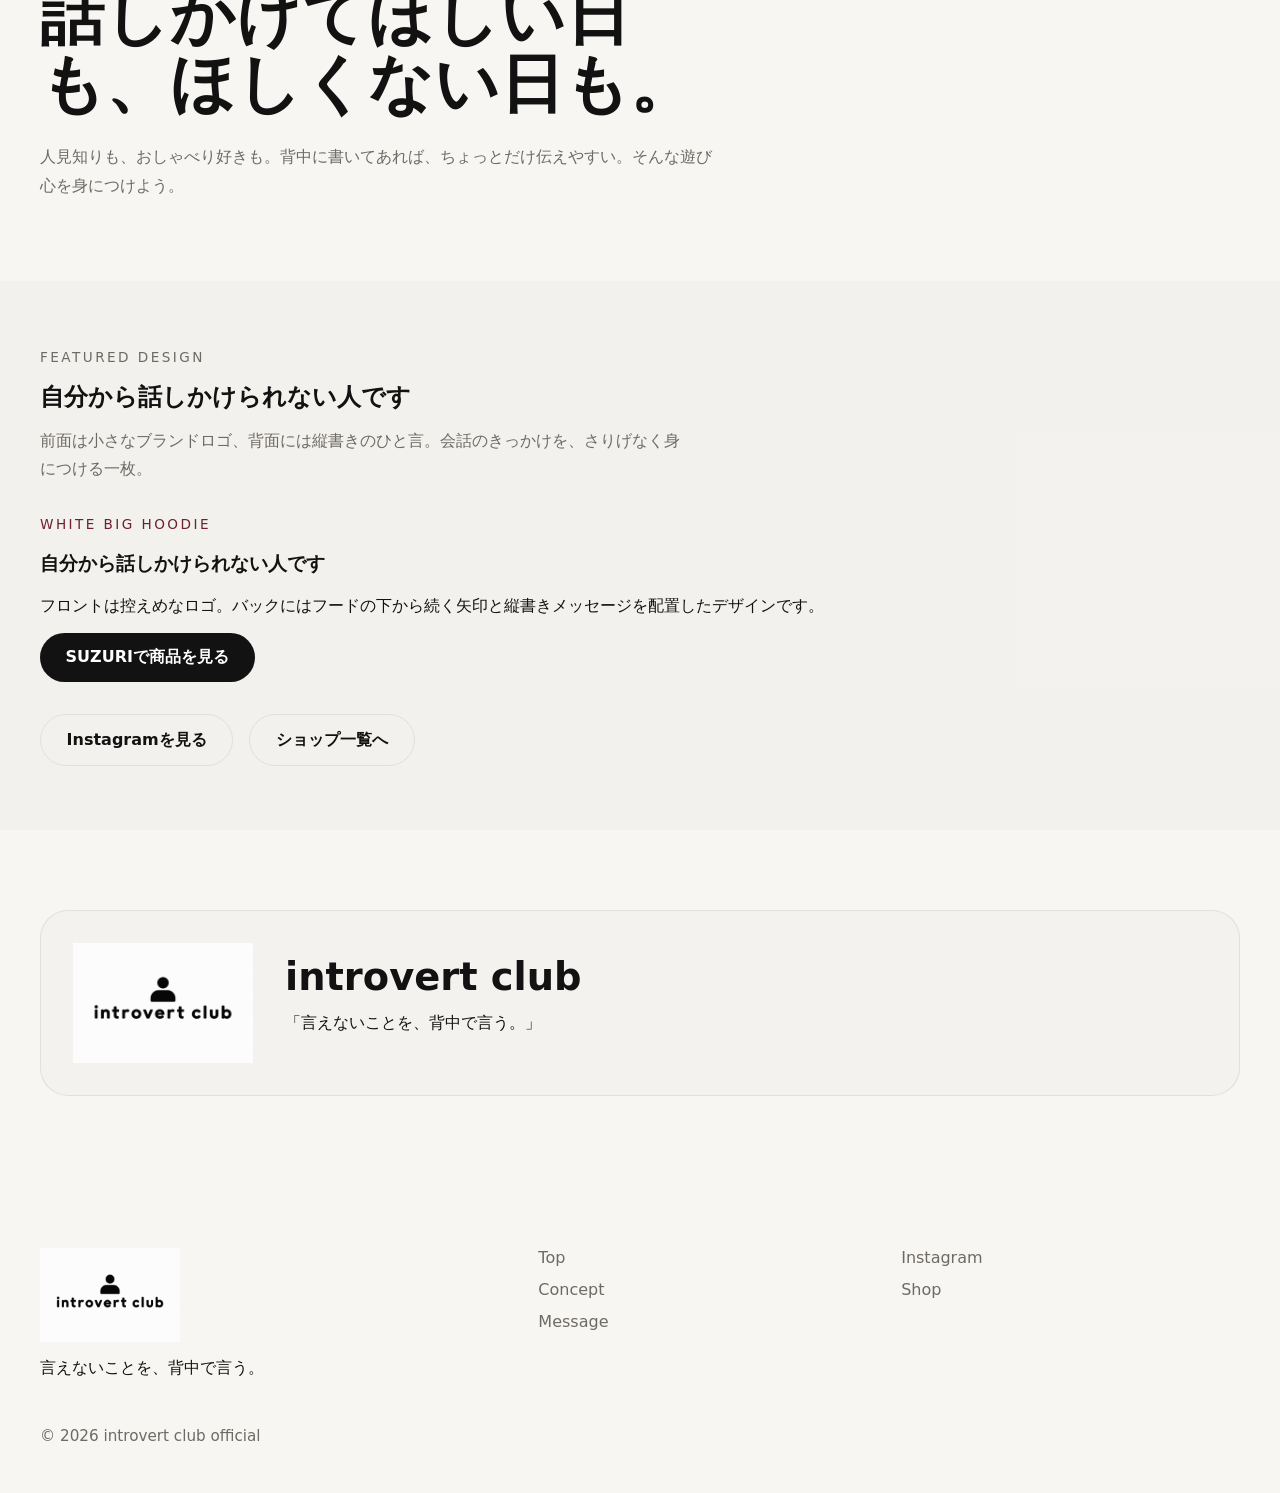
==== commit c617b8ea: "Refresh Introvert Club brand copy and shop links" ====
--- a/index.html
+++ b/index.html
@@ -3,8 +3,8 @@
 <head>
   <meta charset="UTF-8" />
   <meta name="viewport" content="width=device-width, initial-scale=1.0" />
-  <title>introvert club official</title>
-  <meta name="description" content="内向型のためのミニマルなファッションブランド。静かな空気感と会話のきっかけを生むデザイン。" />
+  <title>Introvert Club｜言えないことを、背中で言う。</title>
+  <meta name="description" content="言えないことを、背中で言う。話しかけてほしい日も、ほしくない日も。ちょっと笑える、着る自己紹介グッズのIntrovert Club。" />
   <link rel="stylesheet" href="style.css" />
 </head>
 <body>
@@ -29,11 +29,11 @@
       <section class="hero" id="hero">
         <div class="hero-copy">
           <p class="eyebrow">introvert club official</p>
-          <h1>話しかけてもらえたら、<br />ちょっと嬉しい。</h1>
-          <p class="hero-text">自分から話しかけるのは苦手でも、ふと視線が留まる一言があれば。</p>
+          <h1>言えないことを、<br />背中で言う。</h1>
+          <p class="hero-text">話しかけてほしい日も、ほしくない日も。ちょっと笑える、着る自己紹介。</p>
           <div class="hero-actions">
-            <a href="#message" class="button button-primary">ブランドメッセージ</a>
-            <a href="#featured" class="button button-secondary">代表デザインを見る</a>
+            <a href="#message" class="button button-primary">コンセプトを見る</a>
+            <a href="#featured" class="button button-secondary">商品を見る</a>
           </div>
         </div>
       </section>
@@ -41,9 +41,8 @@
       <section class="section section-split" id="concept">
         <div class="section-copy">
           <p class="section-eyebrow">Concept</p>
-          <h2>「普通におしゃれ」を大切にした、内向型のためのブランド</h2>
-          <p>introvert club official は、無理に目立たないけれど、気づいた人には自然と心地よさを伝えるデザインを目指します。余白を生かした静かな佇まいと、背面や袖にさりげなく入るひと言で、会話のきっかけをつくります。</p>
-          <p>ネタ感を抑え、素材感と色調でおしゃれさを表現。白を基調にチャコールグレーと深めのボルドーをアクセントにした、洗練されたブランドイメージです。</p>
+          <h2>気持ちを、ひとことで伝える。</h2>
+          <p>「話しかけてほしい」「今日はそっとしておいて」。口に出すにはちょっと照れる気持ちを、背中のひとことに。Introvert Clubは、会話のきっかけにも、ちょっとした笑いにもなる意思表示グッズをつくります。</p>
         </div>
       </section>
 
@@ -83,8 +82,8 @@
       <section class="section section-message" id="message">
         <div class="message-copy">
           <p class="section-eyebrow">Message</p>
-          <h2>「話しかけられたら、ちょっと嬉しい」</h2>
-          <p>控えめな文字と上質な素材で、着る人の自信をさりげなく後押しする。内向型の心地よさを大切にした、新しい日常のスタンダードです。</p>
+          <h2>話しかけてほしい日も、ほしくない日も。</h2>
+          <p>人見知りも、おしゃべり好きも。背中に書いてあれば、ちょっとだけ伝えやすい。そんな遊び心を身につけよう。</p>
         </div>
       </section>
 
@@ -113,11 +112,11 @@
           <img src="assets/images/logo.png" alt="introvert club official" class="logo-image" />
           <div>
             <h2>introvert club</h2>
-            <p>「ひとことが、会話のきっかけになる。」</p>
+            <p>「言えないことを、背中で言う。」</p>
           </div>
         </div>
         <div class="logo-notes">
-          <p>シンプルな構造だから、/shop /items /about などの拡張にもスムーズに対応できます。</p>
+          <p></p>
         </div>
       </section>
     </main>
@@ -126,7 +125,7 @@
       <div class="footer-grid">
         <div>
           <img src="assets/images/logo.png" alt="introvert club official" class="footer-logo" />
-          <p>静かな佇まいを大切にした、内向型のためのファッション。</p>
+          <p>言えないことを、背中で言う。</p>
         </div>
         <div class="footer-links">
           <a href="#hero">Top</a>
@@ -134,9 +133,9 @@
           <a href="#message">Message</a>
         </div>
         <div class="footer-social">
-          <a href="#">X</a>
+          
           <a href="https://www.instagram.com/introvertclub_jp/">Instagram</a>
-          <a href="#">/shop</a>
+          <a href="shop/">Shop</a>
         </div>
       </div>
       <p class="footer-copy">© 2026 introvert club official</p>
